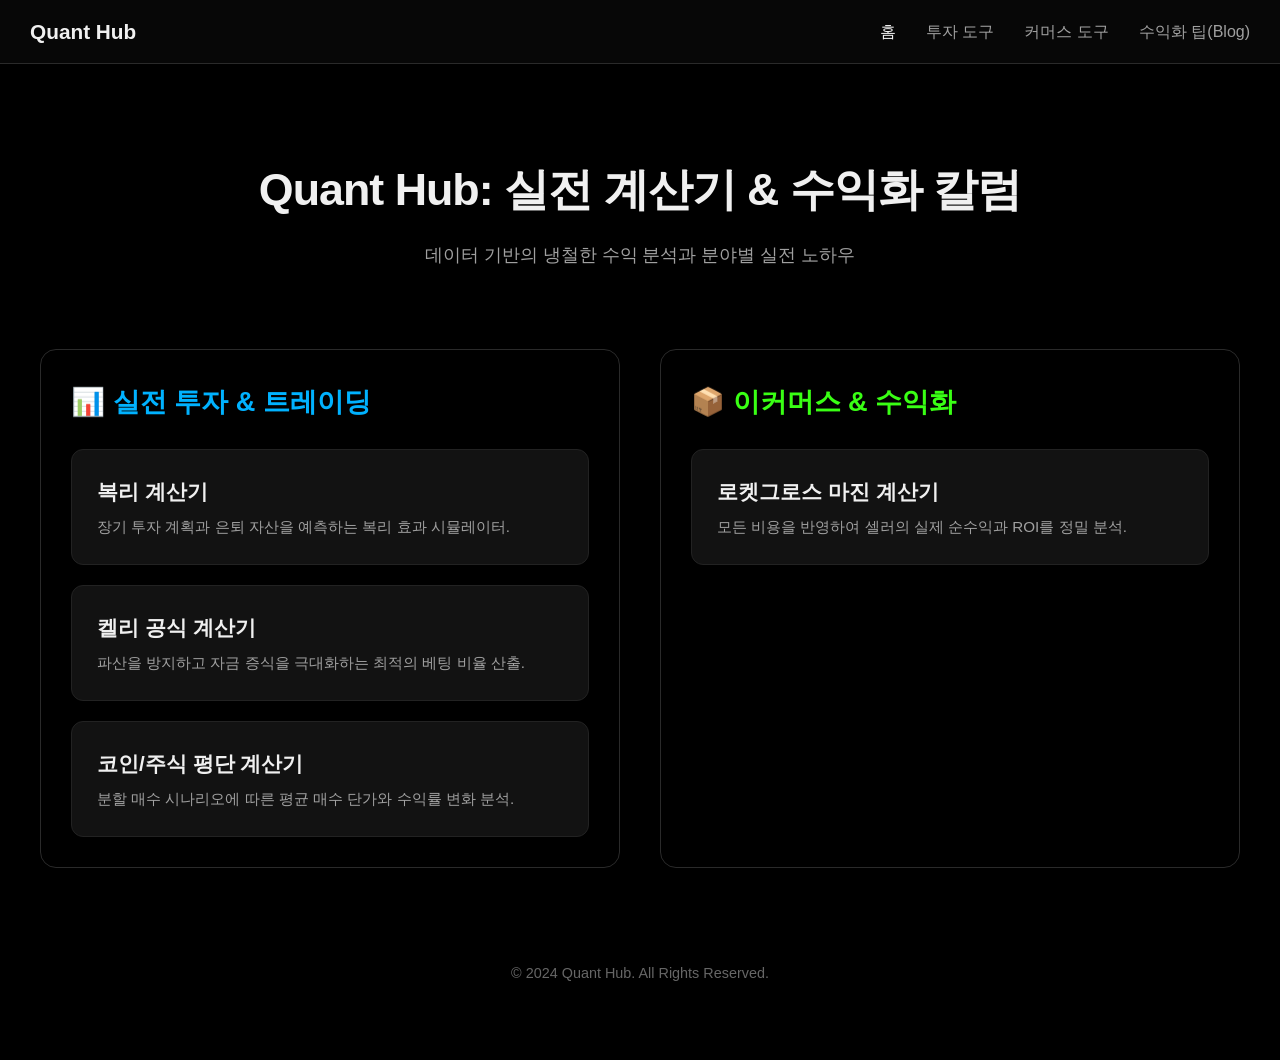
==== index.html @ 2f9f3d24 "deploy: Deploy renewed main page to production" ====
<!DOCTYPE html>
<html lang="ko">
<head>
    <meta charset="UTF-8">
    <meta name="viewport" content="width=device-width, initial-scale=1.0">
    <title>Quant Hub: 실전 계산기 & 수익화 칼럼</title>
    <meta name="description" content="데이터 기반의 냉철한 수익 분석과 분야별 실전 노하우. 투자, 이커머스, 수익화 전문가를 위한 필수 도구와 팁.">
    <meta name="keywords" content="Quant Hub, 퀀트허브, 수익 계산기, 투자 도구, 커머스 도구, 애드센스, 블로그, 재테크, 마진 계산, 평단가 계산, 켈리 공식, 복리 계산">
    
    <style>
        :root {
            --bg-color: #000000;
            --card-bg: #121212;
            --text-main: #f0f0f0;
            --text-dim: #a0a0a0;
            --border-color: #2a2a2a;
            --neon-blue: #00B2FF;
            --neon-green: #39ff14;
        }

        body {
            background-color: var(--bg-color);
            color: var(--text-main);
            font-family: -apple-system, BlinkMacSystemFont, "Segoe UI", Roboto, "Helvetica Neue", Arial, sans-serif;
            margin: 0;
            padding: 0;
            line-height: 1.6;
        }

        .container {
            max-width: 1200px;
            margin: 0 auto;
            padding: 20px;
        }

        /* Navigation Bar */
        .gnb {
            background-color: rgba(10, 10, 10, 0.7);
            backdrop-filter: blur(12px);
            border-bottom: 1px solid var(--border-color);
            padding: 15px 30px;
            display: flex;
            justify-content: space-between;
            align-items: center;
            position: sticky;
            top: 0;
            z-index: 1000;
        }

        .gnb-logo a {
            font-size: 1.3rem;
            font-weight: 800;
            color: var(--text-main);
            text-decoration: none;
        }
        
        .gnb-menu {
            list-style: none;
            margin: 0;
            padding: 0;
            display: flex;
            gap: 30px;
        }

        .gnb-menu a {
            color: var(--text-dim);
            text-decoration: none;
            font-weight: 500;
            font-size: 1rem;
            transition: color 0.2s ease;
        }

        .gnb-menu a:hover, .gnb-menu a.active {
            color: var(--text-main);
        }

        /* Header */
        header {
            text-align: center;
            padding: 70px 20px 80px;
        }

        h1 {
            font-size: 2.8rem;
            font-weight: 800;
            margin: 0 0 15px 0;
            letter-spacing: -1px;
        }

        header p {
            font-size: 1.1rem;
            color: var(--text-dim);
            max-width: 650px;
            margin: 0 auto;
        }

        /* Main Content Layout */
        .main-content {
            display: grid;
            grid-template-columns: 1fr 1fr;
            gap: 40px;
        }

        .section {
            background: transparent;
            border: 1px solid var(--border-color);
            border-radius: 16px;
            padding: 30px;
        }
        
        .section-title {
            font-size: 1.7rem;
            font-weight: 700;
            margin: 0 0 25px 0;
            display: flex;
            align-items: center;
        }
        
        .section-title.invest { color: var(--neon-blue); }
        .section-title.commerce { color: var(--neon-green); }

        /* Tool Cards */
        .tool-grid {
            display: grid;
            gap: 20px;
        }

        .tool-card {
            background-color: var(--card-bg);
            border: 1px solid #222;
            border-radius: 12px;
            padding: 25px;
            text-decoration: none;
            color: var(--text-main);
            transition: transform 0.2s ease, box-shadow 0.2s ease, border-color 0.2s ease;
            display: flex;
            flex-direction: column;
        }
        
        .invest .tool-card:hover {
            transform: translateY(-5px);
            border-color: var(--neon-blue);
            box-shadow: 0 6px 25px rgba(0, 178, 255, 0.15);
        }

        .commerce .tool-card:hover {
            transform: translateY(-5px);
            border-color: var(--neon-green);
            box-shadow: 0 6px 25px rgba(57, 255, 20, 0.15);
        }

        .tool-card h3 {
            font-size: 1.3rem;
            margin: 0 0 8px 0;
            color: var(--text-main);
        }

        .tool-card p {
            font-size: 0.95rem;
            color: var(--text-dim);
            margin: 0;
            line-height: 1.5;
        }
        
        /* Footer */
        footer {
            text-align: center;
            padding: 80px 20px 40px;
            font-size: 0.9rem;
            color: #666;
        }

        /* Responsive */
        @media (max-width: 768px) {
            h1 { font-size: 2rem; }
            header { padding: 50px 20px 60px; }
            .main-content {
                grid-template-columns: 1fr;
            }
            .gnb { padding: 15px 20px; }
            .gnb-menu { display: none; } /* On mobile, we might need a hamburger menu logic */
        }
    </style>
</head>
<body>

    <nav class="gnb">
        <div class="gnb-logo">
            <a href="#">Quant Hub</a>
        </div>
        <ul class="gnb-menu">
            <li><a href="#" class="active">홈</a></li>
            <li><a href="#">투자 도구</a></li>
            <li><a href="#">커머스 도구</a></li>
            <li><a href="#">수익화 팁(Blog)</a></li>
        </ul>
    </nav>

    <div class="container">
        <header>
            <h1>Quant Hub: 실전 계산기 & 수익화 칼럼</h1>
            <p>데이터 기반의 냉철한 수익 분석과 분야별 실전 노하우</p>
        </header>

        <main class="main-content">
            <section class="section invest">
                <h2 class="section-title invest">📊 실전 투자 & 트레이딩</h2>
                <div class="tool-grid">
                    <a href="./reality-calc.html" class="tool-card">
                        <h3>복리 계산기</h3>
                        <p>장기 투자 계획과 은퇴 자산을 예측하는 복리 효과 시뮬레이터.</p>
                    </a>
                    <a href="./kelly-calc.html" class="tool-card">
                        <h3>켈리 공식 계산기</h3>
                        <p>파산을 방지하고 자금 증식을 극대화하는 최적의 베팅 비율 산출.</p>
                    </a>
                    <a href="./coin-calc.html" class="tool-card">
                        <h3>코인/주식 평단 계산기</h3>
                        <p>분할 매수 시나리오에 따른 평균 매수 단가와 수익률 변화 분석.</p>
                    </a>
                </div>
            </section>

            <section class="section commerce">
                <h2 class="section-title commerce">📦 이커머스 & 수익화</h2>
                <div class="tool-grid">
                    <a href="./margin-calc.html" class="tool-card">
                        <h3>로켓그로스 마진 계산기</h3>
                        <p>모든 비용을 반영하여 셀러의 실제 순수익과 ROI를 정밀 분석.</p>
                    </a>
                </div>
            </section>
        </main>

        <footer>
            <p>&copy; 2024 Quant Hub. All Rights Reserved.</p>
        </footer>
    </div>

</body>
</html>
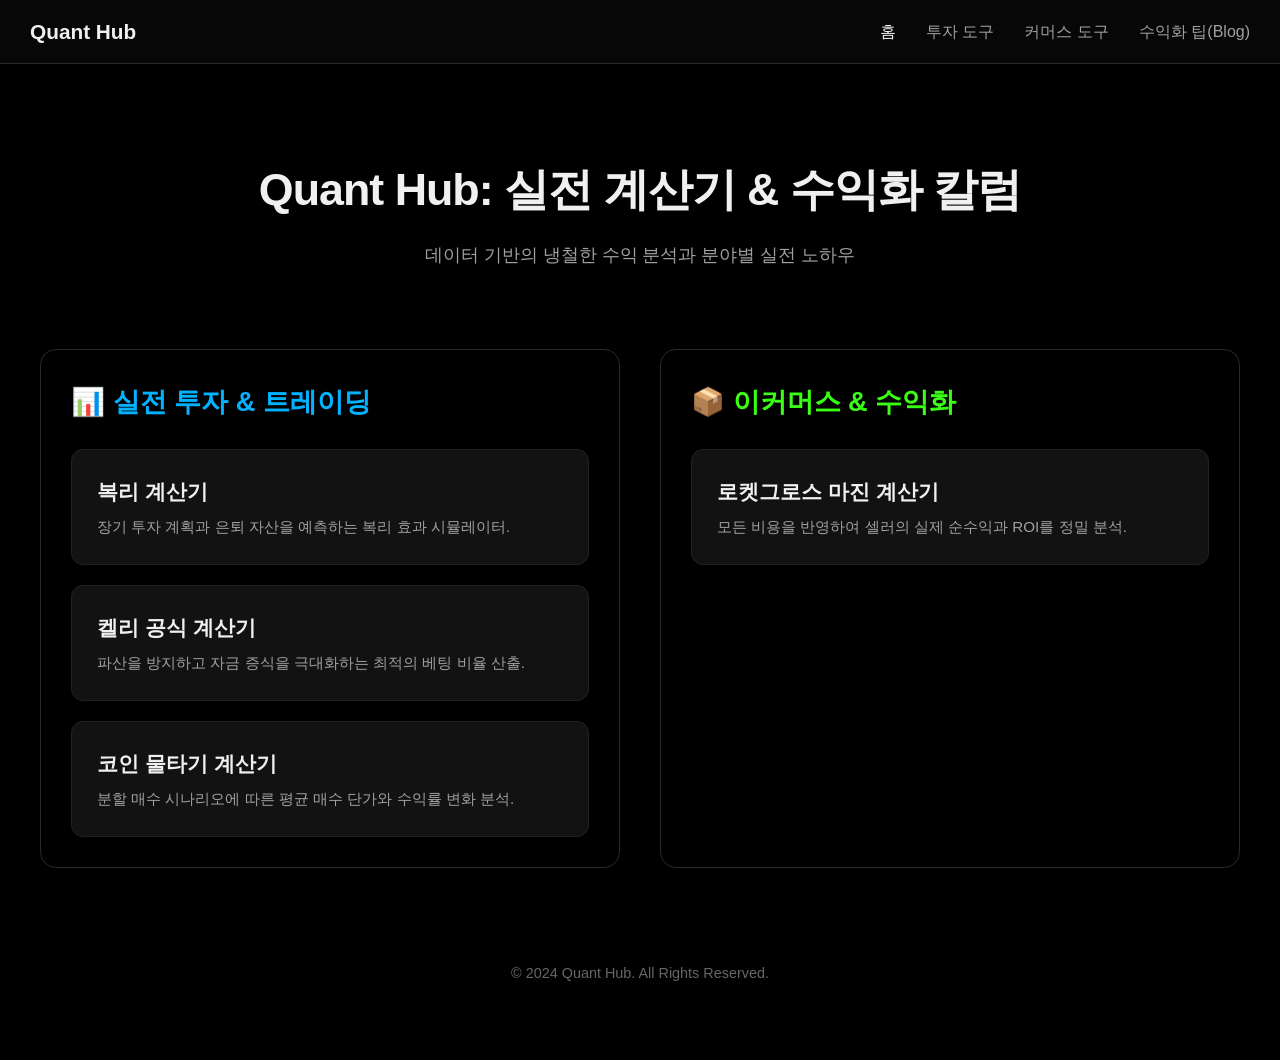
==== commit e723fe23: "docs: Update card title in index.html" ====
--- a/index.html
+++ b/index.html
@@ -215,7 +215,7 @@
                         <p>파산을 방지하고 자금 증식을 극대화하는 최적의 베팅 비율 산출.</p>
                     </a>
                     <a href="./coin-calc.html" class="tool-card">
-                        <h3>코인/주식 평단 계산기</h3>
+                        <h3>코인 물타기 계산기</h3>
                         <p>분할 매수 시나리오에 따른 평균 매수 단가와 수익률 변화 분석.</p>
                     </a>
                 </div>
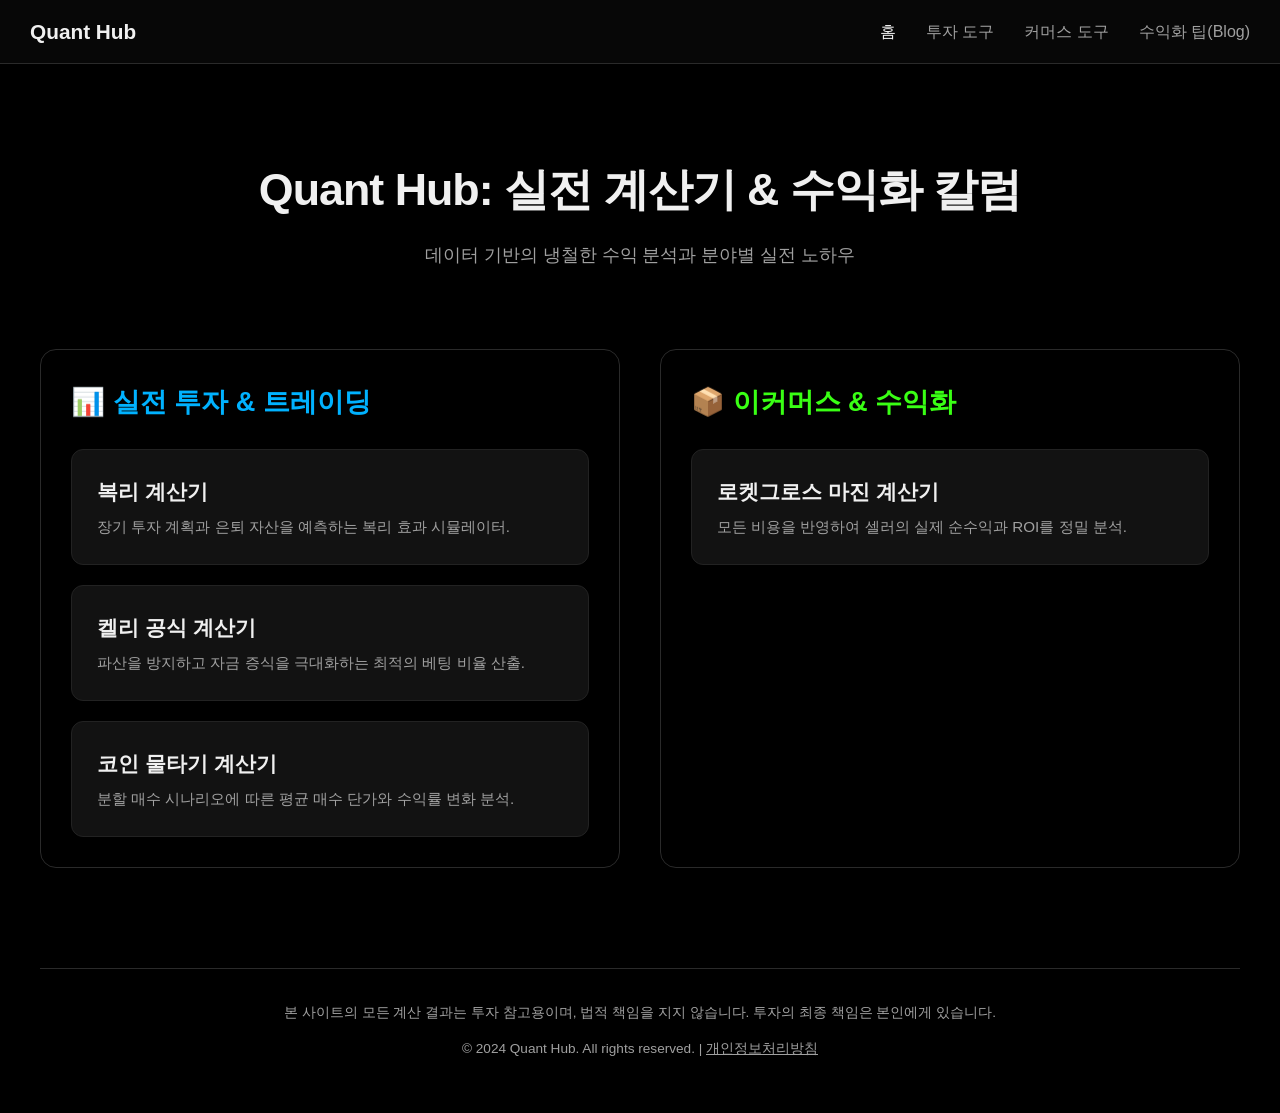
==== commit 15525781: "feat: Final project optimization and deployment" ====
--- a/index.html
+++ b/index.html
@@ -6,6 +6,8 @@
     <title>Quant Hub: 실전 계산기 & 수익화 칼럼</title>
     <meta name="description" content="데이터 기반의 냉철한 수익 분석과 분야별 실전 노하우. 투자, 이커머스, 수익화 전문가를 위한 필수 도구와 팁.">
     <meta name="keywords" content="Quant Hub, 퀀트허브, 수익 계산기, 투자 도구, 커머스 도구, 애드센스, 블로그, 재테크, 마진 계산, 평단가 계산, 켈리 공식, 복리 계산">
+    <script async src="https://pagead2.googlesyndication.com/pagead/js/adsbygoogle.js?client=ca-pub-9707678635895853"
+     crossorigin="anonymous"></script>
     
     <style>
         :root {
@@ -232,8 +234,9 @@
             </section>
         </main>
 
-        <footer>
-            <p>&copy; 2024 Quant Hub. All Rights Reserved.</p>
+        <footer style="text-align: center; color: var(--text-dim); margin-top: 100px; padding: 20px; font-size: 0.85rem; border-top: 1px solid var(--border-color);">
+            <p>본 사이트의 모든 계산 결과는 투자 참고용이며, 법적 책임을 지지 않습니다. 투자의 최종 책임은 본인에게 있습니다.</p>
+            <p>&copy; 2024 Quant Hub. All rights reserved. | <a href="#" style="color: var(--text-dim); text-decoration: underline;">개인정보처리방침</a></p>
         </footer>
     </div>
 
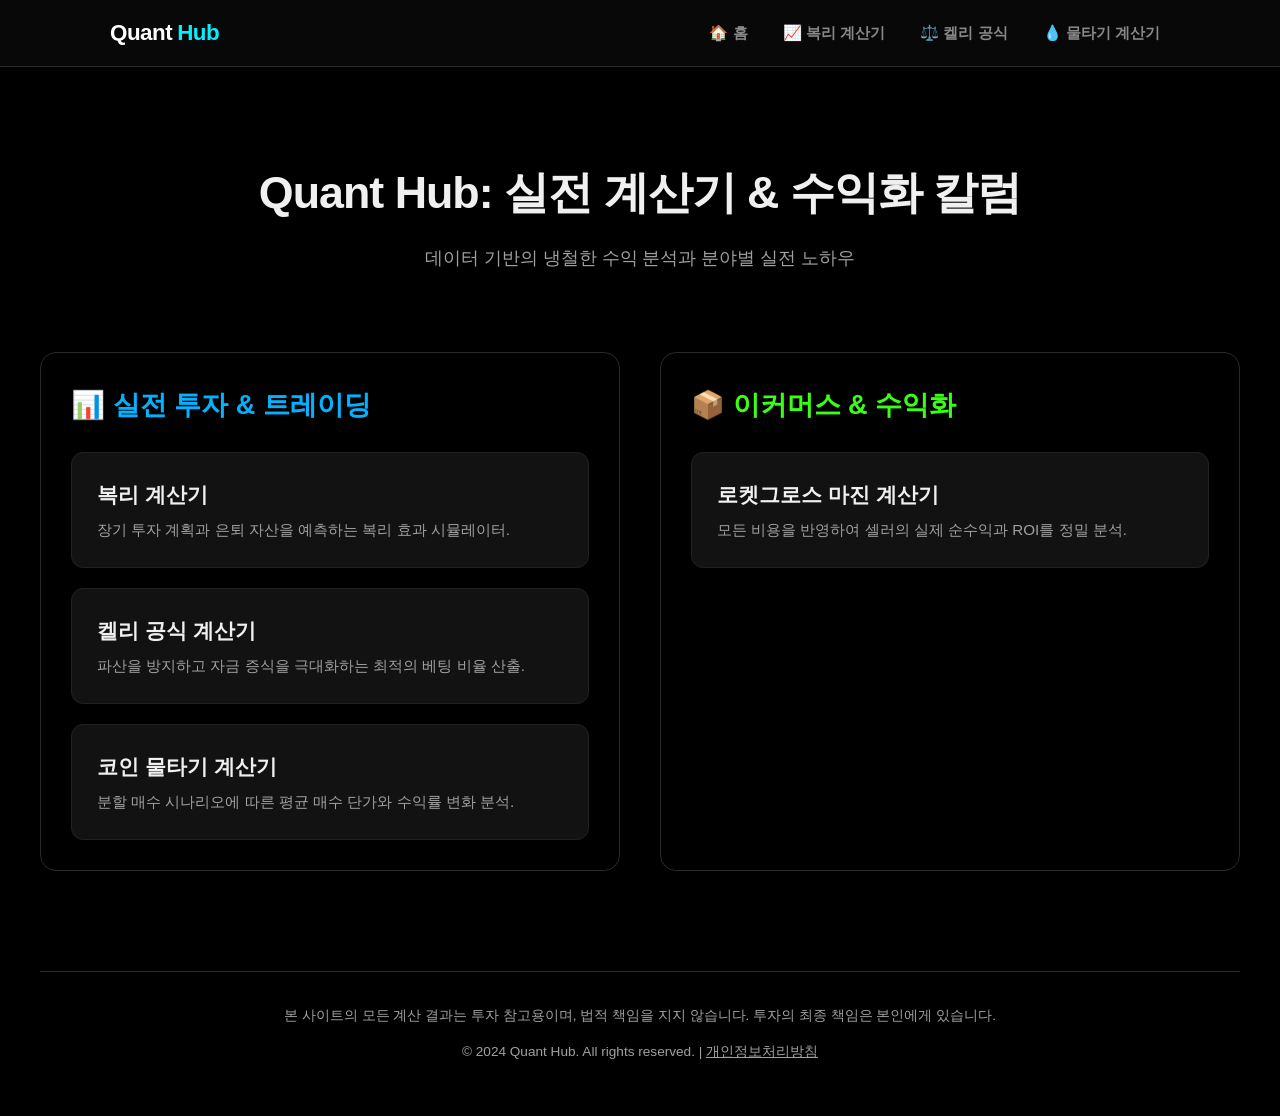
==== commit 9efe2813: "최종 퀄리티 업그레이드" ====
--- a/index.html
+++ b/index.html
@@ -35,49 +35,7 @@
             padding: 20px;
         }
 
-        /* Navigation Bar */
-        .gnb {
-            background-color: rgba(10, 10, 10, 0.7);
-            backdrop-filter: blur(12px);
-            border-bottom: 1px solid var(--border-color);
-            padding: 15px 30px;
-            display: flex;
-            justify-content: space-between;
-            align-items: center;
-            position: sticky;
-            top: 0;
-            z-index: 1000;
-        }
-
-        .gnb-logo a {
-            font-size: 1.3rem;
-            font-weight: 800;
-            color: var(--text-main);
-            text-decoration: none;
-        }
-        
-        .gnb-menu {
-            list-style: none;
-            margin: 0;
-            padding: 0;
-            display: flex;
-            gap: 30px;
-        }
-
-        .gnb-menu a {
-            color: var(--text-dim);
-            text-decoration: none;
-            font-weight: 500;
-            font-size: 1rem;
-            transition: color 0.2s ease;
-        }
-
-        .gnb-menu a:hover, .gnb-menu a.active {
-            color: var(--text-main);
-        }
-
-        /* Header */
-        header {
+        .main-title-header {
             text-align: center;
             padding: 70px 20px 80px;
         }
@@ -89,14 +47,13 @@
             letter-spacing: -1px;
         }
 
-        header p {
+        .main-title-header p {
             font-size: 1.1rem;
             color: var(--text-dim);
             max-width: 650px;
             margin: 0 auto;
         }
 
-        /* Main Content Layout */
         .main-content {
             display: grid;
             grid-template-columns: 1fr 1fr;
@@ -121,7 +78,6 @@
         .section-title.invest { color: var(--neon-blue); }
         .section-title.commerce { color: var(--neon-green); }
 
-        /* Tool Cards */
         .tool-grid {
             display: grid;
             gap: 20px;
@@ -163,43 +119,46 @@
             margin: 0;
             line-height: 1.5;
         }
-        
-        /* Footer */
-        footer {
-            text-align: center;
-            padding: 80px 20px 40px;
-            font-size: 0.9rem;
-            color: #666;
-        }
-
-        /* Responsive */
+
         @media (max-width: 768px) {
             h1 { font-size: 2rem; }
-            header { padding: 50px 20px 60px; }
+            .main-title-header { padding: 50px 20px 60px; }
             .main-content {
                 grid-template-columns: 1fr;
             }
-            .gnb { padding: 15px 20px; }
-            .gnb-menu { display: none; } /* On mobile, we might need a hamburger menu logic */
         }
     </style>
 </head>
 <body>
-
-    <nav class="gnb">
-        <div class="gnb-logo">
-            <a href="#">Quant Hub</a>
-        </div>
-        <ul class="gnb-menu">
-            <li><a href="#" class="active">홈</a></li>
-            <li><a href="#">투자 도구</a></li>
-            <li><a href="#">커머스 도구</a></li>
-            <li><a href="#">수익화 팁(Blog)</a></li>
-        </ul>
-    </nav>
-
+<style>
+    .gnb-header { background: rgba(10, 10, 10, 0.85); backdrop-filter: blur(10px); position: -webkit-sticky; position: sticky; top: 0; z-index: 9999; border-bottom: 1px solid #2a2a2a; width: 100%; font-family: "Pretendard", sans-serif; }
+    .gnb-container { max-width: 1100px; margin: 0 auto; display: flex; justify-content: space-between; align-items: center; padding: 15px 20px; box-sizing: border-box; }
+    .gnb-logo { font-size: 1.4rem; font-weight: 900; color: #ffffff; text-decoration: none; letter-spacing: -0.5px; display: flex; align-items: center; gap: 5px; }
+    .gnb-logo span { color: #00f2ff; }
+    .gnb-nav-list { display: flex; gap: 15px; list-style: none; margin: 0; padding: 0; }
+    .gnb-nav-list a { display: block; padding: 6px 10px; color: #888888; text-decoration: none; font-size: 0.95rem; font-weight: 700; transition: all 0.2s ease; border-radius: 6px; }
+    .gnb-nav-list a:hover { color: #00f2ff; background: rgba(0, 242, 255, 0.1); }
+    @media (max-width: 768px) {
+        .gnb-container { flex-direction: column; gap: 15px; padding: 15px; }
+        .gnb-nav-list { gap: 5px; justify-content: center; width: 100%; flex-wrap: wrap; }
+        .gnb-nav-list a { font-size: 0.9rem; padding: 8px 12px; }
+    }
+</style>
+<header class="gnb-header">
+    <div class="gnb-container">
+        <a href="index.html" class="gnb-logo">Quant <span>Hub</span></a>
+        <nav>
+            <ul class="gnb-nav-list">
+                <li><a href="index.html">🏠 홈</a></li>
+                <li><a href="reality-calc.html">📈 복리 계산기</a></li>
+                <li><a href="kelly-calc.html">⚖️ 켈리 공식</a></li>
+                <li><a href="coin-calc.html">💧 물타기 계산기</a></li>
+            </ul>
+        </nav>
+    </div>
+</header>
     <div class="container">
-        <header>
+        <header class="main-title-header">
             <h1>Quant Hub: 실전 계산기 & 수익화 칼럼</h1>
             <p>데이터 기반의 냉철한 수익 분석과 분야별 실전 노하우</p>
         </header>
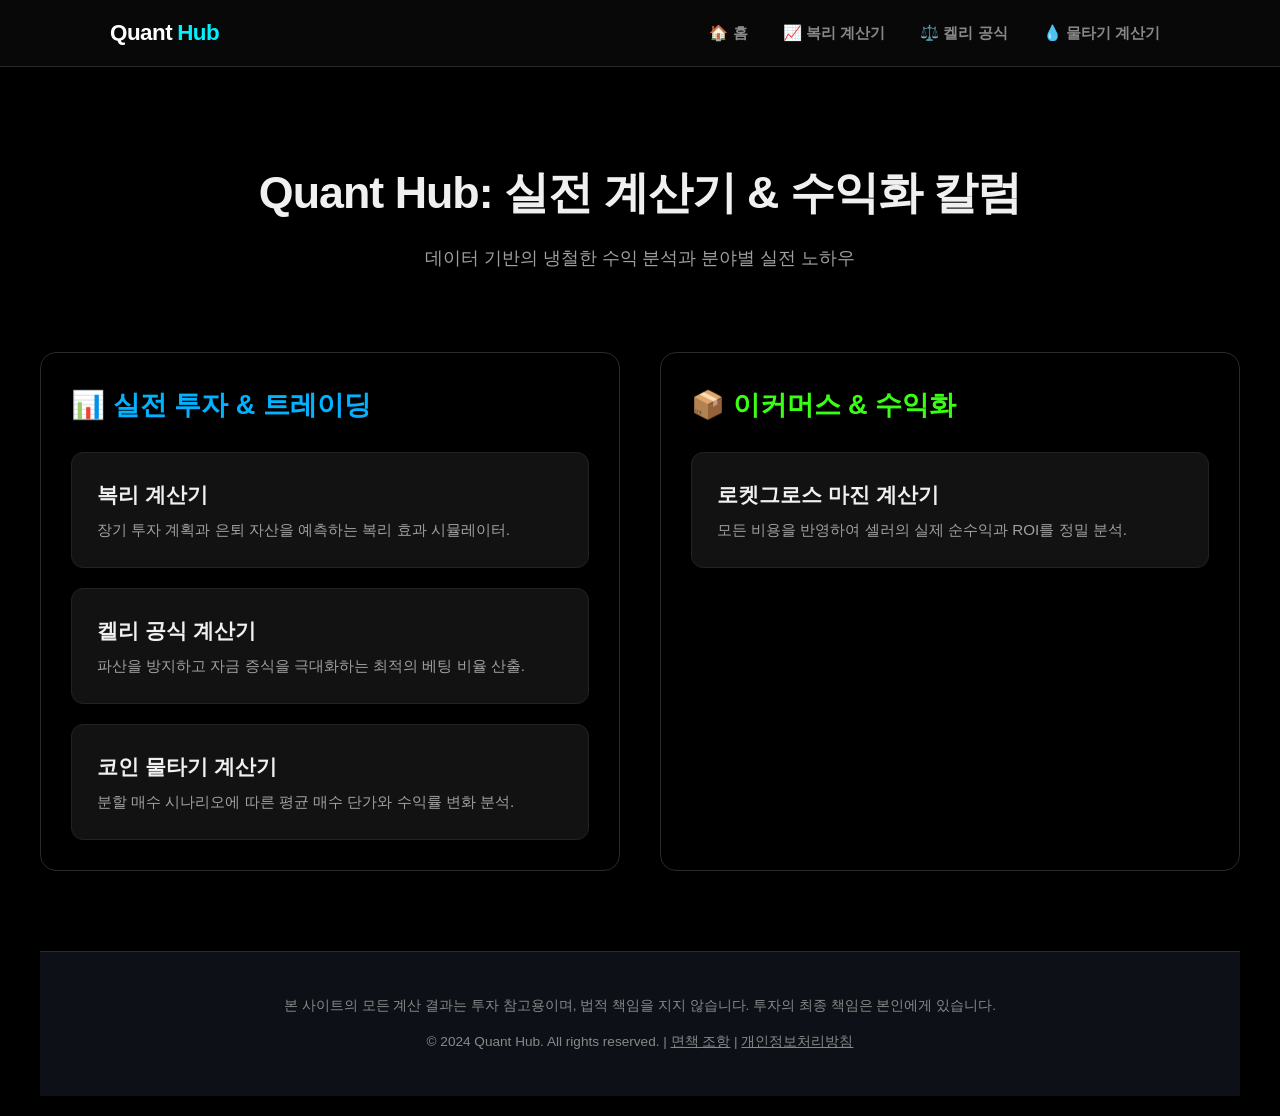
==== commit e553c96a: "feat: 정책 파일 추가 및 2026 연도 최신화" ====
--- a/index.html
+++ b/index.html
@@ -193,9 +193,9 @@
             </section>
         </main>
 
-        <footer style="text-align: center; color: var(--text-dim); margin-top: 100px; padding: 20px; font-size: 0.85rem; border-top: 1px solid var(--border-color);">
+        <footer style="text-align: center; color: #888; margin-top: 80px; padding: 30px 20px; font-size: 0.85rem; border-top: 1px solid #2a2a2a; background-color: #0d1117;">
             <p>본 사이트의 모든 계산 결과는 투자 참고용이며, 법적 책임을 지지 않습니다. 투자의 최종 책임은 본인에게 있습니다.</p>
-            <p>&copy; 2024 Quant Hub. All rights reserved. | <a href="#" style="color: var(--text-dim); text-decoration: underline;">개인정보처리방침</a></p>
+            <p>&copy; 2024 Quant Hub. All rights reserved. | <a href="disclaimer.html" style="color: #888; text-decoration: underline;">면책 조항</a> | <a href="privacy.html" style="color: #888; text-decoration: underline;">개인정보처리방침</a></p>
         </footer>
     </div>
 
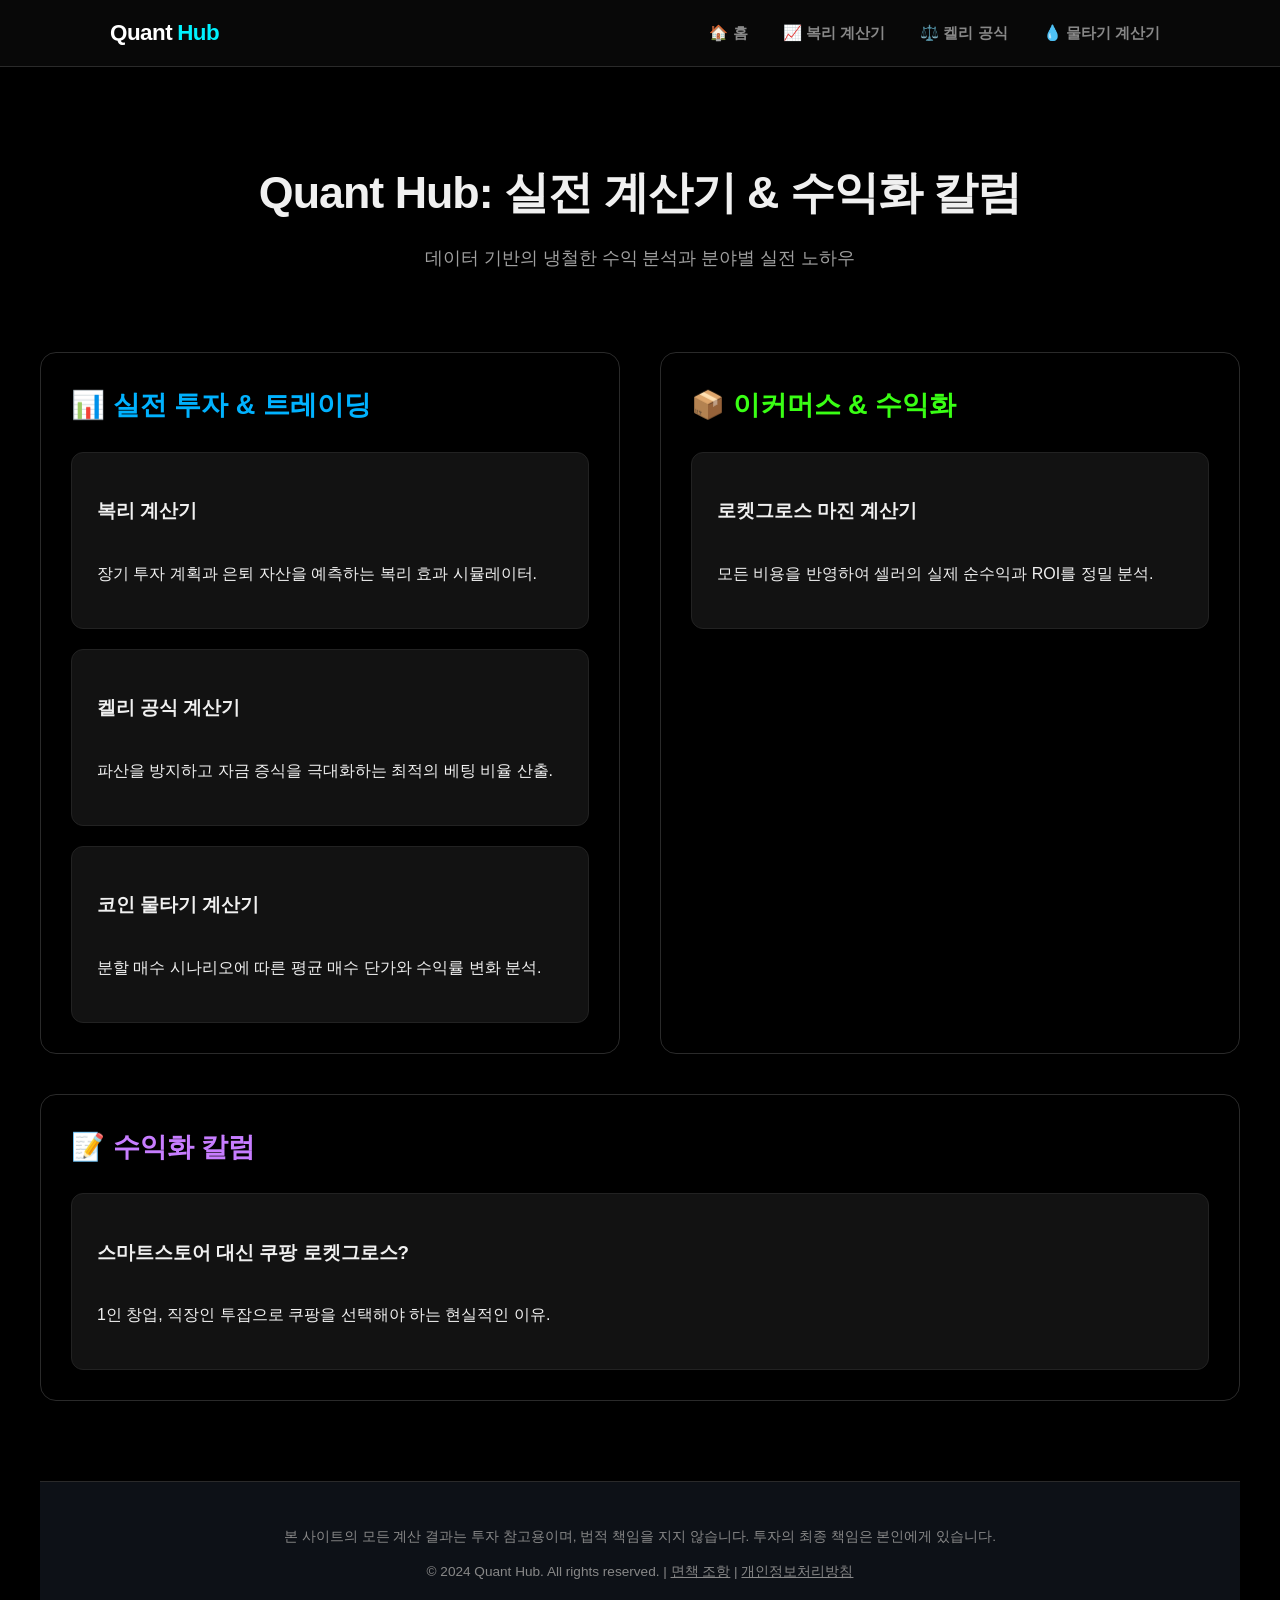
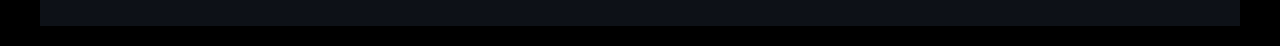
==== commit fb2cb5aa: "feat: 첫 번째 로켓그로스 칼럼 추가 및 인덱스 연결" ====
--- a/index.html
+++ b/index.html
@@ -18,6 +18,7 @@
             --border-color: #2a2a2a;
             --neon-blue: #00B2FF;
             --neon-green: #39ff14;
+            --neon-purple: #c77dff; /* 칼럼 색상 */
         }
 
         body {
@@ -77,6 +78,7 @@
         
         .section-title.invest { color: var(--neon-blue); }
         .section-title.commerce { color: var(--neon-green); }
+        .section-title.column { color: var(--neon-purple); }
 
         .tool-grid {
             display: grid;
@@ -107,17 +109,14 @@
             box-shadow: 0 6px 25px rgba(57, 255, 20, 0.15);
         }
 
-        .tool-card h3 {
-            font-size: 1.3rem;
-            margin: 0 0 8px 0;
-            color: var(--text-main);
-        }
-
-        .tool-card p {
-            font-size: 0.95rem;
-            color: var(--text-dim);
-            margin: 0;
-            line-height: 1.5;
+        .column .tool-card:hover {
+            transform: translateY(-5px);
+            border-color: var(--neon-purple);
+            box-shadow: 0 6px 25px rgba(199, 125, 255, 0.15);
+        }
+
+        .column-section {
+            margin-top: 40px;
         }
 
         @media (max-width: 768px) {
@@ -192,6 +191,16 @@
                 </div>
             </section>
         </main>
+        
+        <section class="section column column-section">
+            <h2 class="section-title column">📝 수익화 칼럼</h2>
+            <div class="tool-grid">
+                <a href="./coupang-rocket-growth.html" class="tool-card">
+                    <h3>스마트스토어 대신 쿠팡 로켓그로스?</h3>
+                    <p>1인 창업, 직장인 투잡으로 쿠팡을 선택해야 하는 현실적인 이유.</p>
+                </a>
+            </div>
+        </section>
 
         <footer style="text-align: center; color: #888; margin-top: 80px; padding: 30px 20px; font-size: 0.85rem; border-top: 1px solid #2a2a2a; background-color: #0d1117;">
             <p>본 사이트의 모든 계산 결과는 투자 참고용이며, 법적 책임을 지지 않습니다. 투자의 최종 책임은 본인에게 있습니다.</p>
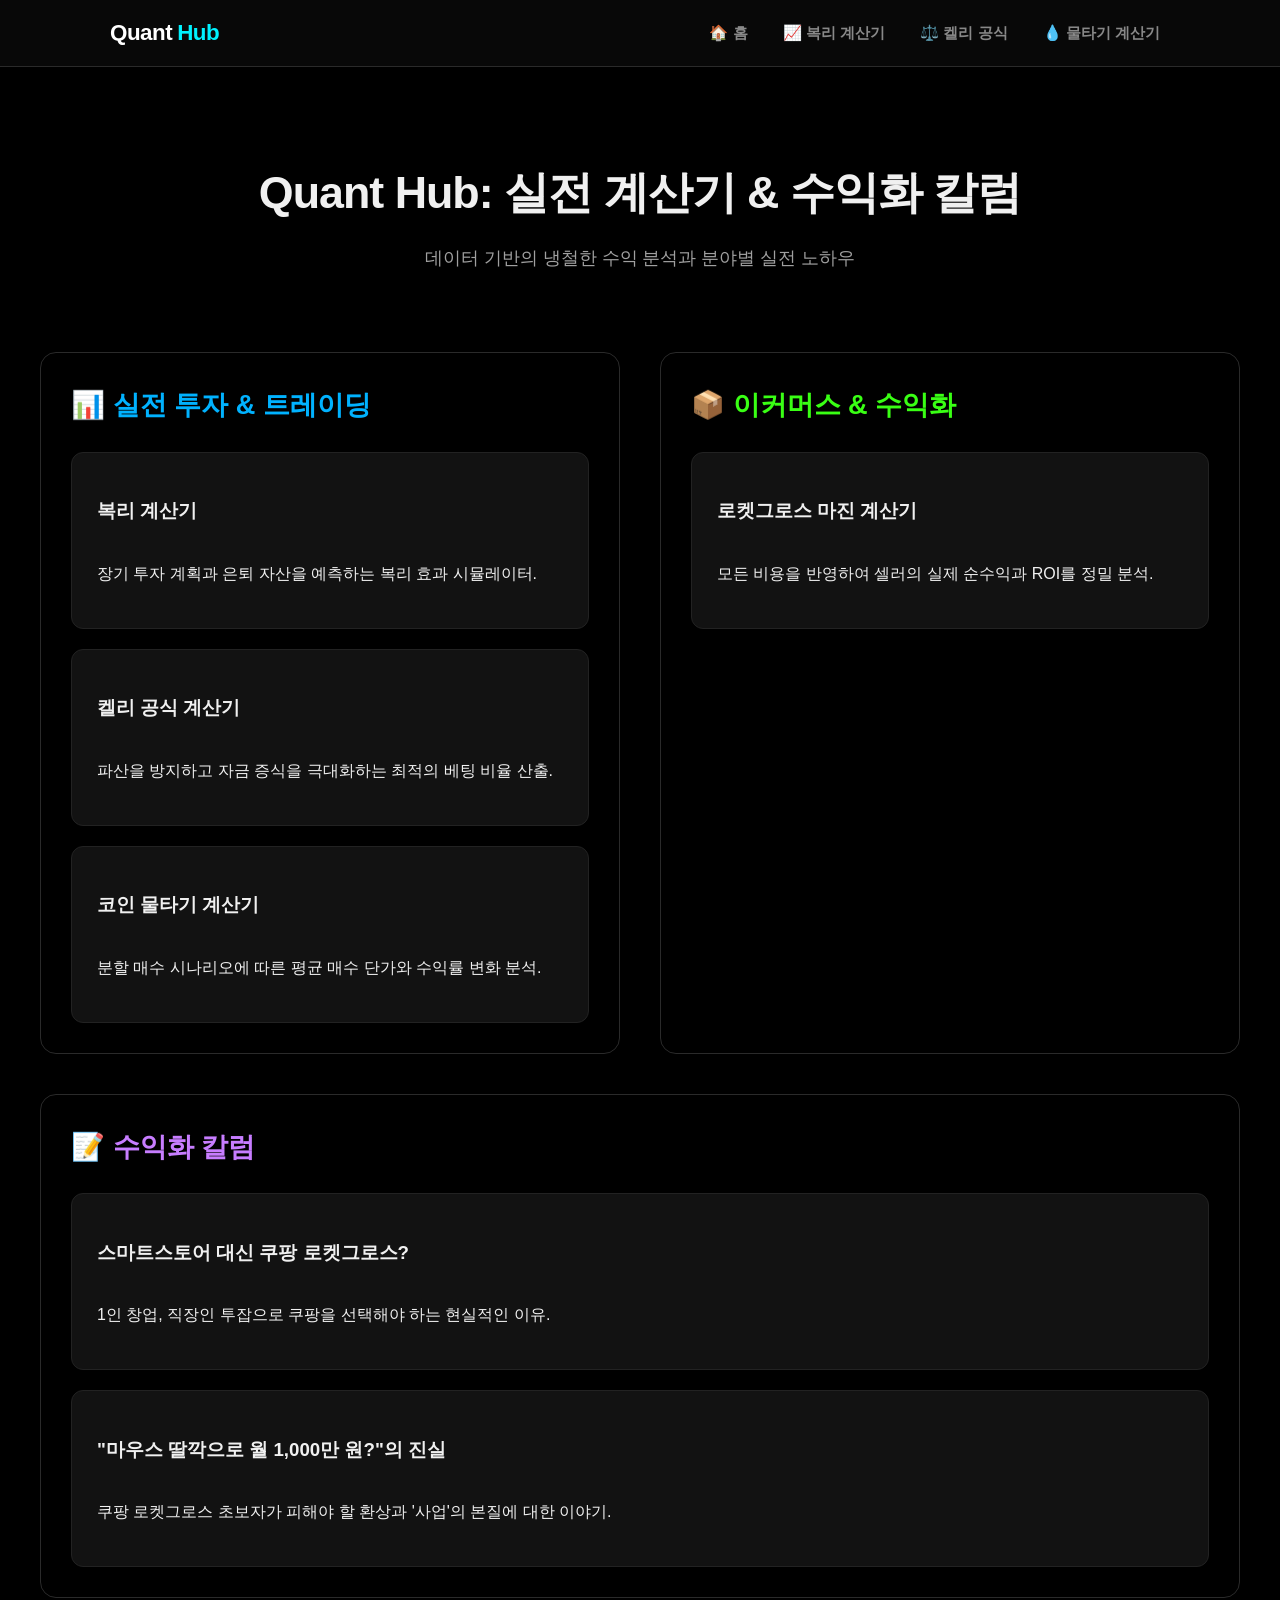
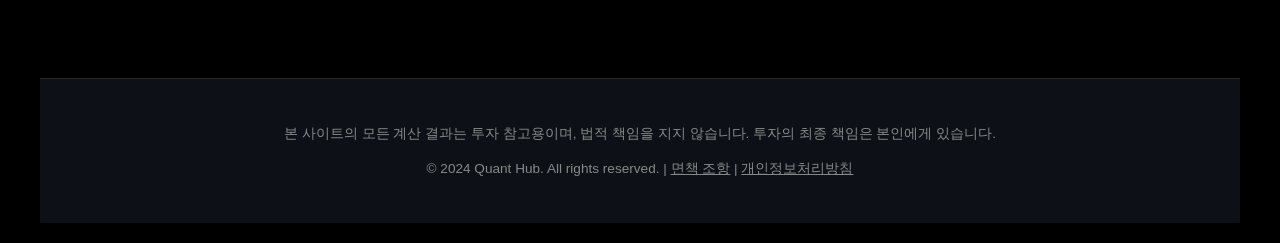
==== commit 650770ce: "배포" ====
--- a/index.html
+++ b/index.html
@@ -199,6 +199,10 @@
                     <h3>스마트스토어 대신 쿠팡 로켓그로스?</h3>
                     <p>1인 창업, 직장인 투잡으로 쿠팡을 선택해야 하는 현실적인 이유.</p>
                 </a>
+                <a href="./column-rocket-2.html" class="tool-card">
+                    <h3>"마우스 딸깍으로 월 1,000만 원?"의 진실</h3>
+                    <p>쿠팡 로켓그로스 초보자가 피해야 할 환상과 '사업'의 본질에 대한 이야기.</p>
+                </a>
             </div>
         </section>
 
